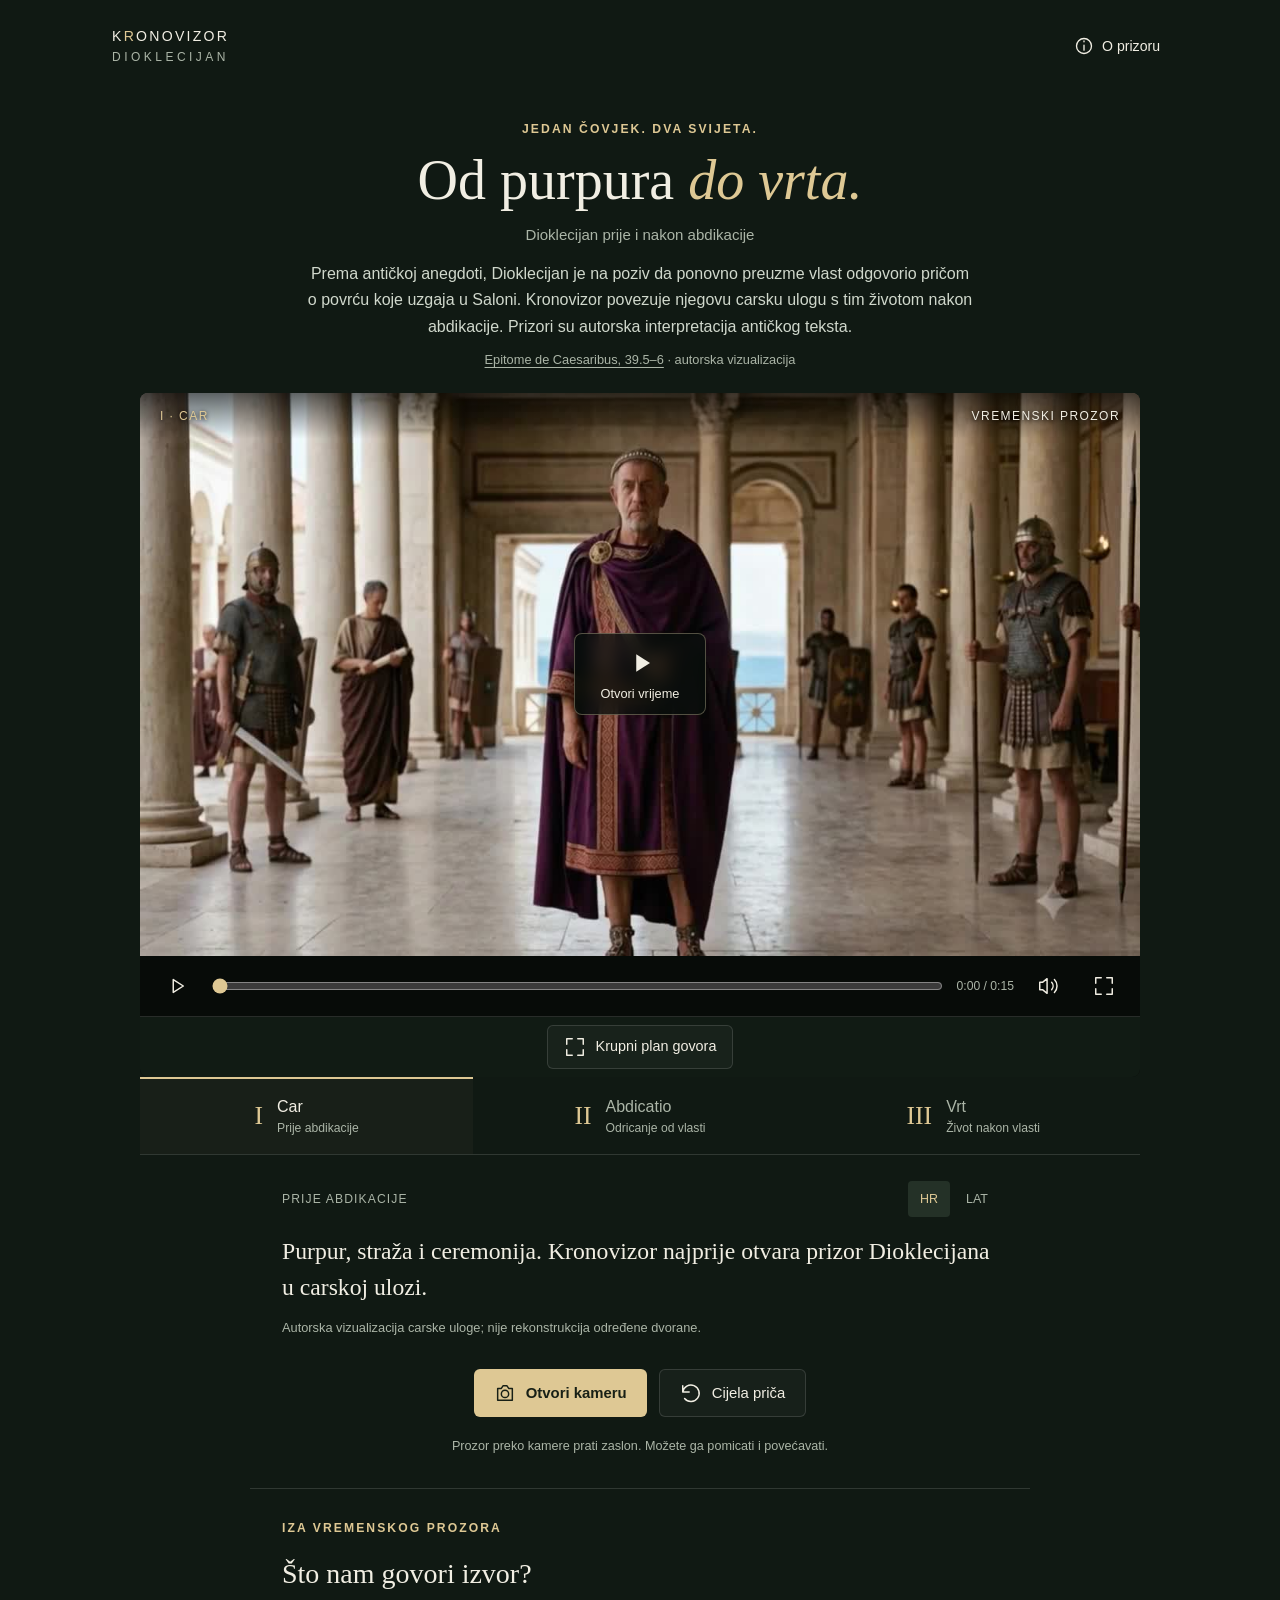
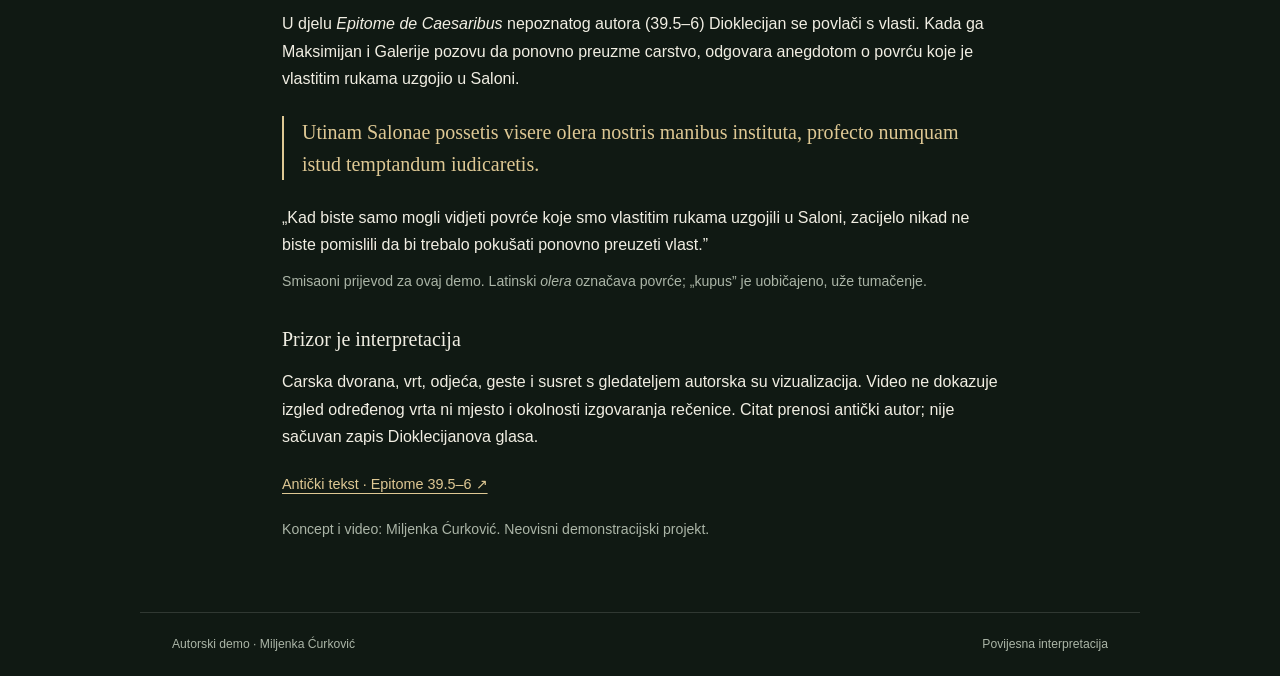
==== index.html @ 33fb452e "Publish complete Diocletian WebAR demo with camera and speech closeup" ====
<!doctype html>
<html lang="hr">
<head>
  <meta charset="utf-8">
  <meta name="viewport" content="width=device-width, initial-scale=1, viewport-fit=cover">
  <meta name="theme-color" content="#101913">
  <meta name="description" content="Dioklecijan prije i nakon abdikacije. Autorski WebAR kronovizor Miljenke Ćurković, prema antičkoj anegdoti o carevu vrtu.">
  <title>Dioklecijan · Od purpura do vrta</title>
  <link rel="stylesheet" href="./styles.css?v=4">
  <script type="module" src="./app.js?v=4"></script>
</head>
<body>
  <svg xmlns="http://www.w3.org/2000/svg" class="icon-defs" aria-hidden="true"><defs>
    <symbol id="i-play" viewBox="0 0 24 24"><path d="m9 5 11 7-11 7Z"/></symbol>
    <symbol id="i-pause" viewBox="0 0 24 24"><path d="M8 5v14M16 5v14"/></symbol>
    <symbol id="i-reset" viewBox="0 0 24 24"><path d="M3 11a9 9 0 1 1 2 7M3 4v7h7"/></symbol>
    <symbol id="i-camera" viewBox="0 0 24 24"><path d="M4 7h4l2-3h4l2 3h4v13H4Z"/><circle cx="12" cy="13" r="4"/></symbol>
    <symbol id="i-sound" viewBox="0 0 24 24"><path d="M11 4 6 8H3v8h3l5 4ZM16 8a6 6 0 0 1 0 8m3-11a10 10 0 0 1 0 14"/></symbol>
    <symbol id="i-mute" viewBox="0 0 24 24"><path d="M11 4 6 8H3v8h3l5 4Zm5 5 6 6m0-6-6 6"/></symbol>
    <symbol id="i-close" viewBox="0 0 24 24"><path d="m6 6 12 12M6 18 18 6"/></symbol>
    <symbol id="i-expand" viewBox="0 0 24 24"><path d="M9 3H3v6m12-6h6v6M3 15v6h6m12-6v6h-6"/></symbol>
    <symbol id="i-info" viewBox="0 0 24 24"><circle cx="12" cy="12" r="9"/><path d="M12 11v6m0-11v1"/></symbol>
  </defs></svg>

  <div id="experience">
    <video id="cameraFeed" playsinline muted autoplay aria-hidden="true" hidden></video>
    <div id="xrCanvas" aria-hidden="true"></div>
    <div id="overlay">
      <header class="topbar">
        <a class="wordmark" href="./" aria-label="Kronovizor, početak">K<span>R</span>ONOVIZOR<span class="brand-line">DIOKLECIJAN</span></a>
        <button id="aboutButton" class="quiet" aria-label="Povijesni izvor i o prizoru"><svg><use href="#i-info"/></svg><span>O prizoru</span></button>
      </header>

      <main id="main">
        <div class="intro">
          <p class="eyebrow">JEDAN ČOVJEK. DVA SVIJETA.</p>
          <h1>Od purpura <em>do vrta.</em></h1>
          <p class="intro-line">Dioklecijan prije i nakon abdikacije</p>
          <p class="intro-context">Prema antičkoj anegdoti, Dioklecijan je na poziv da ponovno preuzme vlast odgovorio pričom o povrću koje uzgaja u Saloni. Kronovizor povezuje njegovu carsku ulogu s tim životom nakon abdikacije. Prizori su autorska interpretacija antičkog teksta.</p>
          <p class="intro-source"><a href="#aboutPanel">Epitome de Caesaribus, 39.5–6</a> · autorska vizualizacija</p>
        </div>

        <section id="viewer" class="viewer" aria-label="Vremenski prozor">
          <div id="mediaFrame" class="media-frame">
            <video id="storyVideo" playsinline webkit-playsinline preload="metadata" poster="./assets/emperor-poster.jpg" aria-label="Dioklecijan kao car, abdikacija i Dioklecijan u vrtu">
              <source src="./assets/diocletian-paul-lipsync.mp4" type="video/mp4">
              Vaš preglednik ne može prikazati video. <a href="./assets/diocletian-paul-lipsync.mp4">Otvorite snimku.</a>
            </video>
            <div class="frame-top"><span id="sceneLabel">I · CAR</span><span id="viewLabel">VREMENSKI PROZOR</span></div>
            <button id="bigPlay" class="big-play" aria-label="Pokreni cijelu priču"><svg><use href="#i-play"/></svg><span>Otvori vrijeme</span></button>
            <div id="loadingIndicator" class="loading" role="status" hidden>Učitavam prizor…</div>
            <div id="mediaError" class="media-error" hidden><p>Snimka se nije učitala.</p><button id="retryVideo">Pokušaj ponovno</button><a href="./assets/diocletian-paul-lipsync.mp4">Otvori video zasebno</a></div>
          </div>
          <div class="playback">
            <button id="playButton" class="icon-button" aria-label="Pokreni"><svg><use href="#i-play"/></svg></button>
            <label class="sr-only" for="seek">Položaj u snimci</label><input type="range" id="seek" min="0" max="15.958333" value="0" step="0.05" aria-valuetext="Početak">
            <span id="time" class="time">0:00 / 0:15</span>
            <button id="soundButton" class="icon-button" aria-label="Isključi glas" aria-pressed="true" title="Latinski glas"><svg><use href="#i-sound"/></svg></button>
            <button id="fullscreenButton" class="icon-button" aria-label="Proširi prizor"><svg><use href="#i-expand"/></svg></button>
          </div>
          <div class="view-tools"><button id="closeupButton" class="secondary" aria-pressed="false"><svg><use href="#i-expand"/></svg><span>Krupni plan govora</span></button></div>
        </section>

        <nav class="chapters" aria-label="Dijelovi priče">
          <button data-time="0" class="chapter active" aria-current="step"><span class="chapter-number">I</span><span>Car<small>Prije abdikacije</small></span></button>
          <button data-time="3.1" class="chapter"><span class="chapter-number">II</span><span>Abdicatio<small>Odricanje od vlasti</small></span></button>
          <button data-time="5.25" class="chapter"><span class="chapter-number">III</span><span>Vrt<small>Život nakon vlasti</small></span></button>
        </nav>

        <section class="interpretation" aria-label="Priča i prijevod">
          <div class="reading-toolbar"><span id="readingLabel">PRIJE ABDIKACIJE</span><div class="language" role="group" aria-label="Jezik povijesnog citata"><button id="langHr" aria-pressed="true">HR</button><button id="langLa" aria-pressed="false">LAT</button></div></div>
          <p id="reading" class="reading">Purpur, straža i ceremonija. Kronovizor najprije otvara prizor Dioklecijana u carskoj ulozi.</p>
          <p id="readingNote" class="reading-note">Pokrenite cijelu priču ili odaberite prizor.</p>
        </section>

        <div class="actions">
          <button id="enterAR" class="primary"><svg><use href="#i-camera"/></svg><span>Otvori kameru</span></button>
          <button id="enterXR" class="secondary" hidden><svg><use href="#i-expand"/></svg><span>Postavi u prostoru</span></button>
          <button id="replay" class="secondary"><svg><use href="#i-reset"/></svg><span>Cijela priča</span></button>
        </div>
        <p id="supportHint" class="support-hint">Kameru uključujete tek dodirom tipke. Prozor preko kamere možete pomicati i povećavati.</p>
        <p id="status" class="status" role="status" aria-live="polite"></p>
        <div id="cameraHelp" class="camera-help" hidden>
          <p id="cameraHelpText">Ako ste demo otvorili unutar aplikacije, otvorite istu poveznicu u Chromeu ili Safariju i dopustite kameru.</p>
          <div><a id="openBrowser" href="./" target="_blank" rel="noopener">Otvori zasebno ↗</a><button id="copyLink" class="secondary">Kopiraj poveznicu</button></div>
          <input id="manualLink" type="url" readonly aria-label="Poveznica za otvaranje u pregledniku" hidden>
        </div>
  <section id="aboutPanel" class="about-panel" aria-labelledby="aboutTitle">
    <div class="dialog-heading"><p class="eyebrow">IZA VREMENSKOG PROZORA</p></div>
    <h2 id="aboutTitle">Što nam govori izvor?</h2>
    <p>U djelu <em>Epitome de Caesaribus</em> nepoznatog autora (39.5–6) Dioklecijan se povlači s vlasti. Kada ga Maksimijan i Galerije pozovu da ponovno preuzme carstvo, odgovara anegdotom o povrću koje je vlastitim rukama uzgojio u Saloni.</p>
    <blockquote lang="la">Utinam Salonae possetis visere olera nostris manibus instituta, profecto numquam istud temptandum iudicaretis.</blockquote>
    <p>„Kad biste samo mogli vidjeti povrće koje smo vlastitim rukama uzgojili u Saloni, zacijelo nikad ne biste pomislili da bi trebalo pokušati ponovno preuzeti vlast.”</p>
    <p class="detail-note">Smisaoni prijevod za ovaj demo. Latinski <em>olera</em> označava povrće; „kupus” je uobičajeno, uže tumačenje.</p>
    <h3>Prizor je interpretacija</h3>
    <p>Carska dvorana, vrt, odjeća, geste i susret s gledateljem autorska su vizualizacija. Video ne dokazuje izgled određenog vrta ni mjesto i okolnosti izgovaranja rečenice. Citat prenosi antički autor; nije sačuvan zapis Dioklecijanova glasa.</p>
    <div class="sources"><a href="https://www.thelatinlibrary.com/victor/victor.caes2.html" target="_blank" rel="noopener noreferrer">Antički tekst · Epitome 39.5–6 ↗</a></div>
    <p class="detail-note">Koncept i video: Miljenka Ćurković. Neovisni demonstracijski projekt.</p>
  </section>
      </main>

      <div id="arHUD" class="ar-hud" hidden>
        <div class="ar-top"><div><span class="eyebrow">KRONOVIZOR</span><p id="arModeLabel">Prozor u prošlost</p></div><button id="exitAR" class="icon-button ar-close" aria-label="Zatvori prikaz kamerom"><svg><use href="#i-close"/></svg></button></div>
        <div id="arPrompt" class="ar-prompt" role="status">Usmjerite kameru prema podu i polako pomaknite mobitel.</div>
        <div class="ar-bottom">
          <p id="arQuote" class="ar-quote"></p>
          <p id="cameraModeHint" class="camera-mode-hint" hidden>Prozor prati zaslon. Pomaknite ga prstom; povećajte s dva prsta.</p>
          <div class="ar-controls">
            <button id="arPlay" class="icon-button" aria-label="Pauziraj priču"><svg><use href="#i-pause"/></svg></button>
            <button id="arReplay" class="icon-button" aria-label="Ponovi cijelu priču"><svg><use href="#i-reset"/></svg></button>
            <button id="arSound" class="icon-button" aria-label="Isključi glas" aria-pressed="true"><svg><use href="#i-sound"/></svg></button>
            <button id="placeButton" class="primary" disabled>Tražim pod…</button>
          </div>
          <button id="arCloseup" class="ar-closeup" aria-pressed="false">Krupni plan govora</button>
          <label id="scaleControl" class="scale-control" hidden>Veličina prozora<input id="portalScale" type="range" min="0.5" max="1.8" step="0.05" value="1"></label>
        </div>
      </div>

      <footer><span>Autorski demo · Miljenka Ćurković</span><span>Povijesna interpretacija</span></footer>
    </div>
  </div>


  <noscript><p>Za kronovizor uključite JavaScript. <a href="./assets/diocletian-paul-lipsync.mp4">Ovdje možete pogledati cijeli video.</a></p></noscript>
</body>
</html>
---- styles.css ----
:root{color-scheme:dark;--bg:#101913;--ink:#f1eee3;--dim:#abb5a7;--gold:#dec894;--line:#ffffff22;--muted:#243127;font-family:Arial,Helvetica,sans-serif;font-size:16px}
*{box-sizing:border-box}body{margin:0;background:var(--bg);color:var(--ink)}button,input,a{-webkit-tap-highlight-color:transparent}button{font:inherit;color:inherit;cursor:pointer;touch-action:manipulation}button:disabled{cursor:default;opacity:.5}a{color:inherit}svg{width:22px;height:22px;fill:none;stroke:currentColor;stroke-width:1.6;stroke-linecap:round;stroke-linejoin:round;flex-shrink:0}button svg{pointer-events:none}.icon-defs{position:absolute;width:0;height:0;overflow:hidden}.sr-only{position:absolute;width:1px;height:1px;padding:0;margin:-1px;overflow:hidden;clip:rect(0,0,0,0);white-space:nowrap;border:0}[hidden]{display:none!important}:focus-visible{outline:2px solid var(--gold);outline-offset:5px}button{border:0}button:hover:not(:disabled){filter:brightness(1.12)}
.topbar{max-width:1120px;margin:auto;padding:24px 32px 18px;display:flex;justify-content:space-between;align-items:center;gap:16px}.wordmark{text-decoration:none;letter-spacing:.16em;font-size:.88rem}.wordmark>span:not(.brand-line){color:var(--gold)}.brand-line{display:block;letter-spacing:.29em;color:var(--dim);font-size:.75rem;margin-top:6px}.quiet{background:transparent;display:flex;align-items:center;gap:8px;min-height:44px;padding:8px;font-size:.88rem}.quiet svg{width:20px;height:20px}main{max-width:1000px;margin:auto}.intro{text-align:center;padding:28px 24px 30px}.eyebrow{font-size:.76rem;font-weight:600;letter-spacing:.17em;color:var(--gold);margin:0 0 12px;line-height:1.5}h1{font-family:Georgia,'Times New Roman',serif;font-size:clamp(2rem,5vw,3.5rem);line-height:1.1;font-weight:400;margin:0}h1 em{font-weight:400;color:var(--gold)}.intro-line{color:var(--dim);font-size:.94rem;margin:14px 0 0}.viewer{position:relative;background:#070b08}.media-frame{position:relative;aspect-ratio:16/9;overflow:hidden;background:#050706;isolation:isolate}#storyVideo{display:block;width:100%;height:100%;object-fit:contain}.frame-top{position:absolute;top:0;left:0;right:0;padding:16px 20px;display:flex;justify-content:space-between;gap:12px;font-size:.75rem;letter-spacing:.12em;pointer-events:none;background:linear-gradient(#0009,transparent);text-shadow:0 1px 4px #000}#sceneLabel{color:var(--gold)}.big-play{position:absolute;inset:0;margin:auto;width:132px;height:82px;display:flex;align-items:center;justify-content:center;gap:8px;flex-direction:column;background:#07100cbb;border:1px solid #e7d9b055;backdrop-filter:blur(8px);border-radius:8px;font-size:.8rem}.big-play svg{fill:var(--ink);stroke:none;width:30px;height:30px}.playback{display:flex;align-items:center;gap:12px;padding:8px 14px;border-bottom:1px solid var(--line)}.icon-button{display:inline-flex;align-items:center;justify-content:center;width:44px;height:44px;flex:0 0 44px;background:transparent;border-radius:8px}.time{font-variant-numeric:tabular-nums;font-size:.76rem;white-space:nowrap;color:var(--dim)}input[type=range]{accent-color:var(--gold);cursor:pointer;min-height:34px}#seek{min-width:25px;flex:1}.chapters{display:grid;grid-template-columns:repeat(3,1fr);border-bottom:1px solid var(--line)}.chapter{position:relative;background:transparent;display:flex;align-items:center;justify-content:center;gap:14px;padding:19px 12px;text-align:left;color:var(--dim);min-height:76px;border-top:2px solid transparent}.chapter.active{color:var(--ink);border-top-color:var(--gold);background:#e6d5ab08}.chapter-number{font-family:Georgia,serif;font-size:1.6rem;color:var(--gold)}.chapter small{display:block;font-size:.76rem;color:var(--dim);margin-top:5px}.interpretation{max-width:780px;min-height:206px;padding:26px 32px 12px;margin:auto}.reading-toolbar{display:flex;justify-content:space-between;align-items:center;gap:16px;font-size:.76rem;letter-spacing:.09em;color:var(--dim)}.language{display:flex;gap:6px}.language button{font-size:.78rem;min-width:42px;min-height:36px;border-radius:4px;background:transparent;color:var(--dim)}.language button[aria-pressed=true]{color:var(--gold);background:var(--muted)}.reading{font-family:Georgia,'Times New Roman',serif;font-size:clamp(1.2rem,2.5vw,1.48rem);line-height:1.55;margin:16px 0 12px}.reading-note{color:var(--dim);font-size:.8rem;line-height:1.6;margin:0}.actions{display:flex;justify-content:center;gap:12px;padding:8px 24px}.primary,.secondary{display:inline-flex;justify-content:center;align-items:center;gap:10px;min-height:50px;padding:12px 20px;border-radius:6px;font-size:.93rem;line-height:1.35}.primary{background:var(--gold);color:#182016;font-weight:600}.secondary{background:#ffffff08;border:1px solid var(--line)}.support-hint{text-align:center;font-size:.79rem;color:var(--dim);line-height:1.5;margin:12px 24px 0}.status{text-align:center;font-size:.88rem;line-height:1.55;color:var(--gold);max-width:620px;margin:12px auto;padding:0 24px}.status:empty{display:none}footer{display:flex;justify-content:space-between;gap:12px;max-width:1000px;margin:28px auto 0;padding:22px 32px calc(22px + env(safe-area-inset-bottom));border-top:1px solid var(--line);color:var(--dim);font-size:.76rem;line-height:1.5}.loading{position:absolute;left:50%;top:50%;transform:translate(-50%,-50%);padding:12px 18px;background:#0b170de6;border-radius:6px;font-size:.9rem}.media-error{position:absolute;inset:0;display:flex;align-items:center;justify-content:center;flex-direction:column;gap:14px;background:#111b13;padding:24px;text-align:center}.media-error button{padding:12px 18px;background:var(--gold);color:#102016;border-radius:6px}.media-error a{font-size:.9rem}
.about-panel{border:1px solid #75846755;border-radius:12px;background:#17221b;color:var(--ink);max-width:660px;width:calc(100% - 28px);max-height:88dvh;padding:28px;line-height:1.7;overflow-y:auto}dialog::backdrop{background:#000b;backdrop-filter:blur(5px)}.dialog-heading{display:flex;align-items:center;justify-content:space-between;gap:12px}.dialog-heading .eyebrow{margin:0}h2{font-family:Georgia,serif;font-size:2rem;font-weight:400;line-height:1.2;margin:20px 0}h3{font-family:Georgia,serif;font-size:1.3rem;font-weight:400;margin:28px 0 8px}.about-panel p{margin:12px 0}blockquote{font-family:Georgia,serif;font-size:1.25rem;line-height:1.6;color:var(--gold);padding:0 0 0 18px;margin:24px 0;border-left:2px solid var(--gold)}.detail-note{font-size:.88rem;color:var(--dim)}details{border-block:1px solid var(--line);padding:16px 0;margin:20px 0}summary{cursor:pointer}.sources{display:flex;flex-direction:column;gap:10px;margin:22px 0;font-size:.9rem}.sources a{color:var(--gold);text-underline-offset:4px}
#cameraFeed{position:fixed;inset:0;width:100%;height:100%;object-fit:cover;z-index:0}#xrCanvas{position:fixed;inset:0;pointer-events:none;z-index:1;display:none}#xrCanvas canvas{width:100%;height:100%;display:block}#overlay{position:relative;z-index:2}.ar-active{background:transparent;overflow:hidden}.ar-active #experience{position:fixed;inset:0}.ar-active #overlay{position:fixed;inset:0;pointer-events:none}.ar-active .topbar,.ar-active .intro,.ar-active .chapters,.ar-active .interpretation,.ar-active .actions,.ar-active .support-hint,.ar-active .status,.ar-active footer,.ar-active .playback,.ar-active .frame-top,.ar-active .big-play{display:none}.ar-active #arHUD{display:flex;flex-direction:column;justify-content:space-between;position:absolute;inset:0;padding:max(20px,env(safe-area-inset-top)) 20px max(20px,env(safe-area-inset-bottom));pointer-events:none}.ar-active #arHUD button,.ar-active #arHUD input{pointer-events:auto}.ar-top{display:flex;align-items:center;justify-content:space-between;gap:20px;background:linear-gradient(#081009bb,transparent);margin:-20px -20px 0;padding:20px}.ar-top .eyebrow{margin:0}.ar-top p{font-size:.9rem;margin:5px 0;color:white;text-shadow:0 1px 4px #000}.ar-close{background:#0a170cbf;border:1px solid #ffffff44}.ar-prompt{align-self:center;max-width:340px;padding:14px 18px;background:#101c15db;border:1px solid #b5c6b566;text-align:center;font-size:.94rem;line-height:1.5;border-radius:8px}.ar-bottom{margin:0 auto;width:min(100%,560px);background:#0a150edf;backdrop-filter:blur(8px);padding:14px;border:1px solid #ffffff33;border-radius:12px}.ar-controls{display:flex;align-items:center;justify-content:center;gap:8px}.ar-controls .primary{flex:1;padding:10px;font-size:.85rem;min-height:44px}.ar-controls .icon-button{width:40px;flex-basis:40px}.ar-quote{font-family:Georgia,serif;font-size:1rem;line-height:1.45;text-align:center;margin:0 0 10px}.ar-quote:empty{display:none}.camera-mode-hint{font-size:.76rem;color:#d0d8cd;margin:0 0 10px;line-height:1.45;text-align:center}.scale-control{display:flex;align-items:center;gap:12px;font-size:.78rem;color:var(--dim);margin:8px 3px 0}.scale-control input{min-width:30px;flex:1}.xr-active #xrCanvas{display:block}.xr-active #viewer{position:fixed;width:1px;height:1px;opacity:0;pointer-events:none;overflow:hidden}.camera-active #viewer{position:fixed;top:38%;left:50%;width:min(84vw,640px);background:transparent;transform:translate(-50%,-50%) translate(var(--portal-x,0px),var(--portal-y,0px)) scale(var(--portal-scale,1));pointer-events:auto;touch-action:none;overflow:visible}.camera-active .media-frame{aspect-ratio:16/9;mask-image:linear-gradient(90deg,transparent,#000 3%,#000 97%,transparent);border-radius:30px 30px 12px 12px;box-shadow:0 0 50px #efd28e44;border:1px solid #eedcafaa}.camera-active .media-frame:after{content:"";position:absolute;inset:0;pointer-events:none;box-shadow:inset 0 0 22px #bddeaf44}.camera-active #storyVideo{pointer-events:none}
.expanded #experience{position:fixed;inset:0;background:#050907;overflow:auto;z-index:10}.expanded #main{max-width:none;min-height:100dvh;display:flex;flex-direction:column;justify-content:center}.expanded .topbar,.expanded .intro,.expanded .chapters,.expanded .interpretation,.expanded .actions,.expanded .support-hint,.expanded .status,.expanded footer{display:none}.expanded .viewer{width:100%;max-width:calc((100dvh - 72px)*16/9);margin:auto}.expanded .media-frame{max-height:calc(100dvh - 72px)}.expanded .playback{padding-bottom:max(8px,env(safe-area-inset-bottom))}
@media(min-width:1050px){.viewer{border-radius:8px;overflow:hidden}.intro{padding-top:34px}.ar-active .viewer{border-radius:0}}
@media(max-width:600px){.topbar{padding:18px 18px 8px}.wordmark{font-size:.78rem}.brand-line{font-size:.7rem}.quiet{font-size:.82rem}.intro{padding:24px 14px 24px}.eyebrow{font-size:.72rem}h1{font-size:2rem}.intro-line{font-size:.86rem}.frame-top{font-size:.64rem;padding:12px}.big-play{width:120px;height:76px}.playback{gap:3px;padding:5px 7px}.playback .icon-button{width:38px;flex-basis:38px}.time{font-size:.71rem}.chapter{gap:9px;padding:14px 5px;min-height:70px;font-size:.86rem}.chapter-number{font-size:1.3rem}.chapter small{font-size:.69rem;line-height:1.35;max-width:90px}.interpretation{padding:20px 22px 14px;min-height:220px}.reading{font-size:1.19rem;margin-top:12px}.reading-toolbar{font-size:.68rem}.actions{padding:4px 18px;gap:8px}.primary,.secondary{padding:11px 13px;font-size:.85rem}.actions .primary{flex:1}.actions .secondary svg{width:18px}footer{padding:20px 18px calc(20px + env(safe-area-inset-bottom));font-size:.7rem;flex-direction:column;gap:5px;margin-top:22px}.about-panel{padding:20px}.ar-active #arHUD{padding-inline:12px}.ar-top{margin-inline:-12px;padding-inline:12px}.ar-bottom{padding:11px}.ar-controls{gap:4px}.ar-quote{font-size:.95rem}}
@media(max-width:360px){h1{font-size:1.8rem}.actions{flex-wrap:wrap}.actions button{flex:1;white-space:nowrap}.time{display:none}}
@media(prefers-reduced-motion:reduce){*{scroll-behavior:auto!important;transition:none!important}}

.intro-context{max-width:670px;margin:18px auto 10px;font-size:1rem;line-height:1.65;color:#d0d8cc}.intro-source{font-size:.8rem;color:var(--dim);line-height:1.5;margin:0}.intro-source a{text-underline-offset:3px}.about-panel{position:static;max-width:780px;width:100%;max-height:none;margin:32px auto 0;padding:30px 32px;border:0;border-top:1px solid var(--line);border-radius:0;background:transparent;overflow:visible;scroll-margin-top:20px}.about-panel h2{font-size:1.75rem}.about-panel h3{font-size:1.25rem}.ar-active .about-panel,.expanded .about-panel{display:none}.about-panel details{font-size:.94rem}.intro{padding-bottom:24px}
@media(max-width:600px){.intro-context{font-size:.94rem;text-align:left;line-height:1.6;margin-top:16px}.intro-source{text-align:left;font-size:.75rem}.intro{padding:20px 22px 24px}.about-panel{padding:26px 22px;margin-top:24px}.frame-top{font-size:.75rem}.chapter small,.reading-toolbar,.time{font-size:.75rem}footer{font-size:.75rem}}

.voice-note{margin:0;padding:10px 20px;background:#e6d5ab08;border-bottom:1px solid var(--line);color:var(--dim);font-size:.79rem;line-height:1.5;text-align:center}.ar-active .voice-note,.expanded .voice-note{display:none}

/* Camera entry and speech detail remain usable on narrow touch screens. */
.view-tools{display:flex;justify-content:center;padding:8px 14px;background:#111b14}
.view-tools .secondary{min-height:44px;font-size:.9rem;padding:9px 16px}
.view-tools button[aria-pressed=true]{border-color:var(--gold);color:var(--gold)}
.actions{flex-wrap:wrap}.actions button{min-height:48px}
.camera-help{max-width:620px;margin:16px auto;padding:16px 22px;border:1px solid var(--line);border-radius:8px;line-height:1.6;font-size:.94rem}
.camera-help p{margin:0 0 12px}.camera-help>div{display:flex;align-items:center;justify-content:center;gap:16px;flex-wrap:wrap}
.camera-help a{color:var(--gold);padding:10px 0;text-underline-offset:4px}
.camera-help input{width:100%;margin-top:12px;padding:10px;background:var(--muted);color:var(--ink);border:1px solid var(--line);font:inherit}
.ar-active .camera-help,.ar-active .view-tools,.expanded .camera-help{display:none}
.camera-loading #viewer,.camera-loading .ar-bottom{visibility:hidden}
.ar-closeup{display:block;width:100%;min-height:40px;padding:8px;background:transparent;border-top:1px solid var(--line);color:var(--gold);font-size:.88rem;margin-top:8px}
.closeup-active #viewer{width:min(100%,560px);margin-inline:auto}
.closeup-active .media-frame{aspect-ratio:4/5}
.closeup-active #storyVideo{position:absolute;left:-104.910714%;top:0;width:285.714286%;height:128.571429%;object-fit:fill}
.camera-active.closeup-active #viewer{width:min(70vw,34dvh,360px);margin:0;top:35%}
.camera-active.closeup-active .media-frame{border-radius:16px}
.expanded.closeup-active #viewer{width:min(100vw,calc((100dvh - 126px)*.8));max-width:none}
.expanded.closeup-active .media-frame{max-height:none}
.xr-active.closeup-active #viewer{width:1px;height:1px}
#overlay:xr-overlay{background:transparent}
@media(max-width:600px){.camera-help{margin:14px 18px}.actions .primary{flex-basis:100%}.actions .secondary{flex:1}.view-tools .secondary{width:100%}}
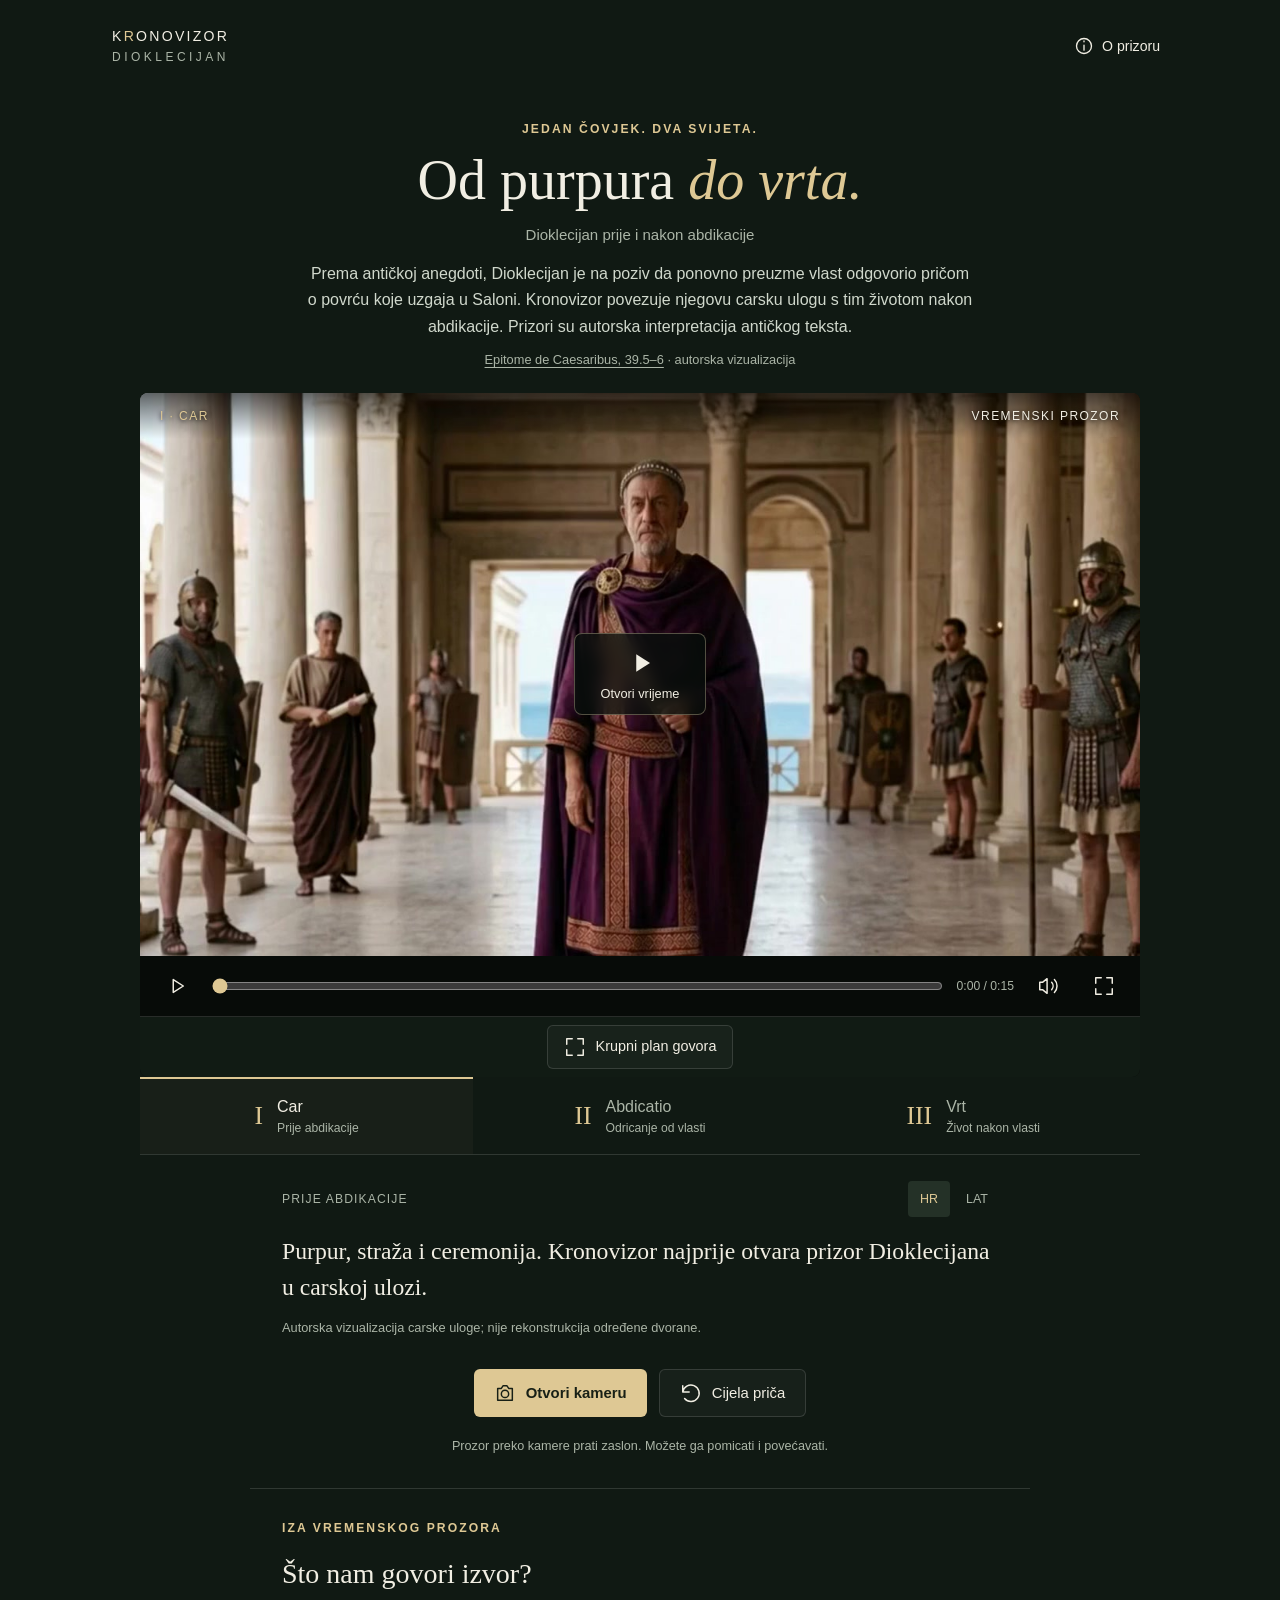
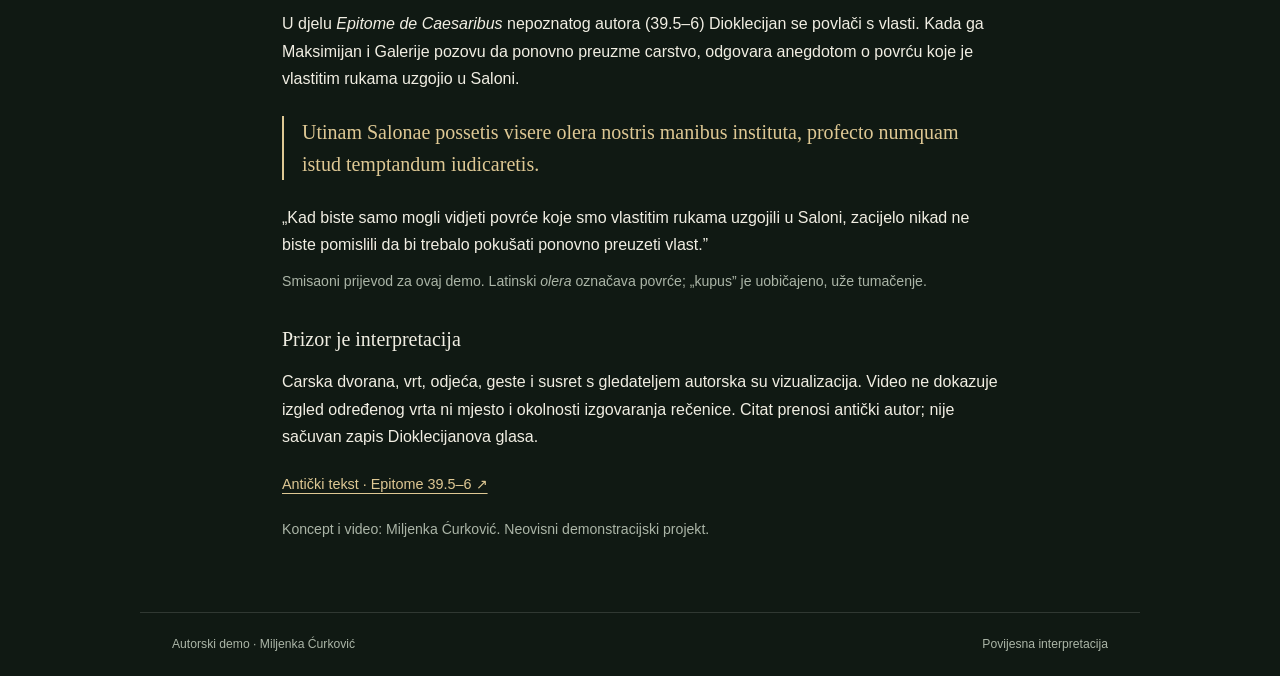
==== commit a14aae3e: "Remove Gemini watermark from emperor footage and cover image" ====
--- a/index.html
+++ b/index.html
@@ -42,14 +42,14 @@
 
         <section id="viewer" class="viewer" aria-label="Vremenski prozor">
           <div id="mediaFrame" class="media-frame">
-            <video id="storyVideo" playsinline webkit-playsinline preload="metadata" poster="./assets/emperor-poster.jpg" aria-label="Dioklecijan kao car, abdikacija i Dioklecijan u vrtu">
-              <source src="./assets/diocletian-paul-lipsync.mp4" type="video/mp4">
-              Vaš preglednik ne može prikazati video. <a href="./assets/diocletian-paul-lipsync.mp4">Otvorite snimku.</a>
+            <video id="storyVideo" playsinline webkit-playsinline preload="metadata" poster="./assets/emperor-poster.jpg?v=20260910-clean" aria-label="Dioklecijan kao car, abdikacija i Dioklecijan u vrtu">
+              <source src="./assets/diocletian-paul-lipsync.mp4?v=20260910-clean" type="video/mp4">
+              Vaš preglednik ne može prikazati video. <a href="./assets/diocletian-paul-lipsync.mp4?v=20260910-clean">Otvorite snimku.</a>
             </video>
             <div class="frame-top"><span id="sceneLabel">I · CAR</span><span id="viewLabel">VREMENSKI PROZOR</span></div>
             <button id="bigPlay" class="big-play" aria-label="Pokreni cijelu priču"><svg><use href="#i-play"/></svg><span>Otvori vrijeme</span></button>
             <div id="loadingIndicator" class="loading" role="status" hidden>Učitavam prizor…</div>
-            <div id="mediaError" class="media-error" hidden><p>Snimka se nije učitala.</p><button id="retryVideo">Pokušaj ponovno</button><a href="./assets/diocletian-paul-lipsync.mp4">Otvori video zasebno</a></div>
+            <div id="mediaError" class="media-error" hidden><p>Snimka se nije učitala.</p><button id="retryVideo">Pokušaj ponovno</button><a href="./assets/diocletian-paul-lipsync.mp4?v=20260910-clean">Otvori video zasebno</a></div>
           </div>
           <div class="playback">
             <button id="playButton" class="icon-button" aria-label="Pokreni"><svg><use href="#i-play"/></svg></button>
@@ -121,6 +121,6 @@
   </div>
 
 
-  <noscript><p>Za kronovizor uključite JavaScript. <a href="./assets/diocletian-paul-lipsync.mp4">Ovdje možete pogledati cijeli video.</a></p></noscript>
+  <noscript><p>Za kronovizor uključite JavaScript. <a href="./assets/diocletian-paul-lipsync.mp4?v=20260910-clean">Ovdje možete pogledati cijeli video.</a></p></noscript>
 </body>
 </html>
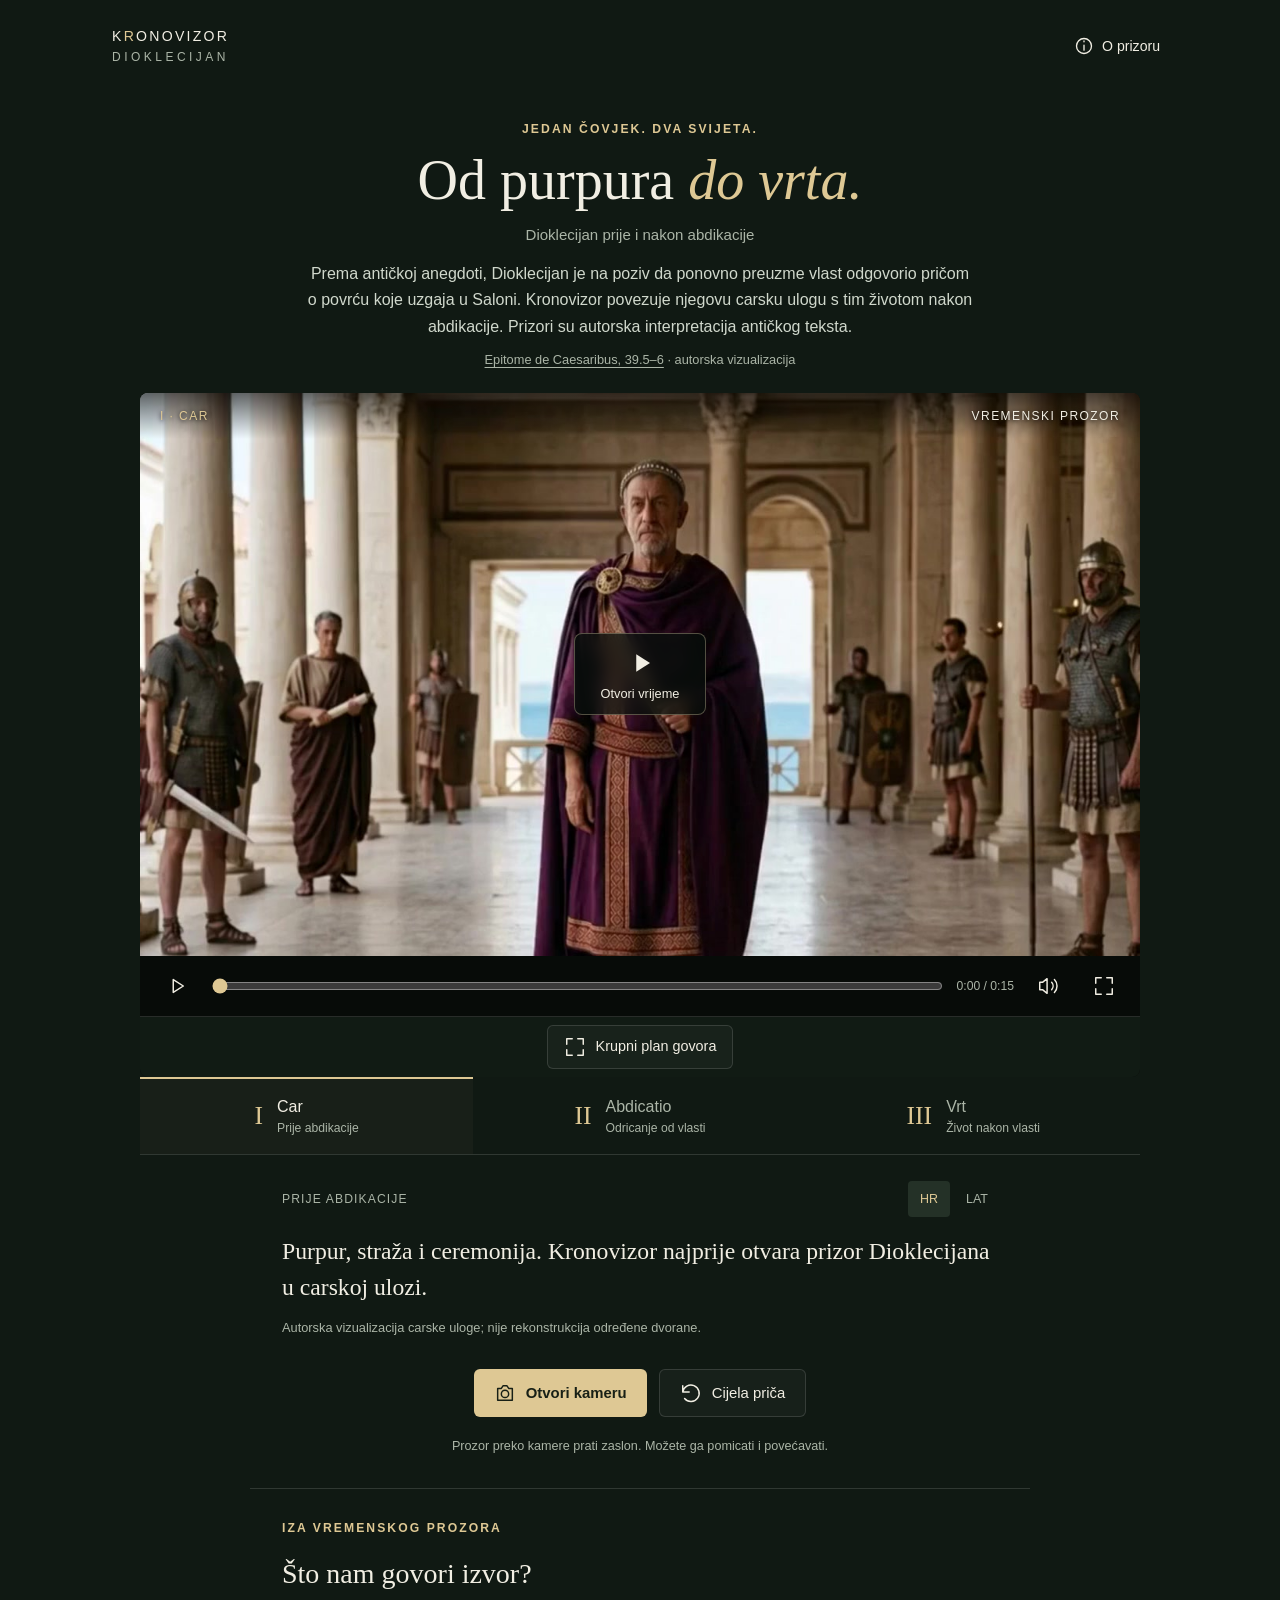
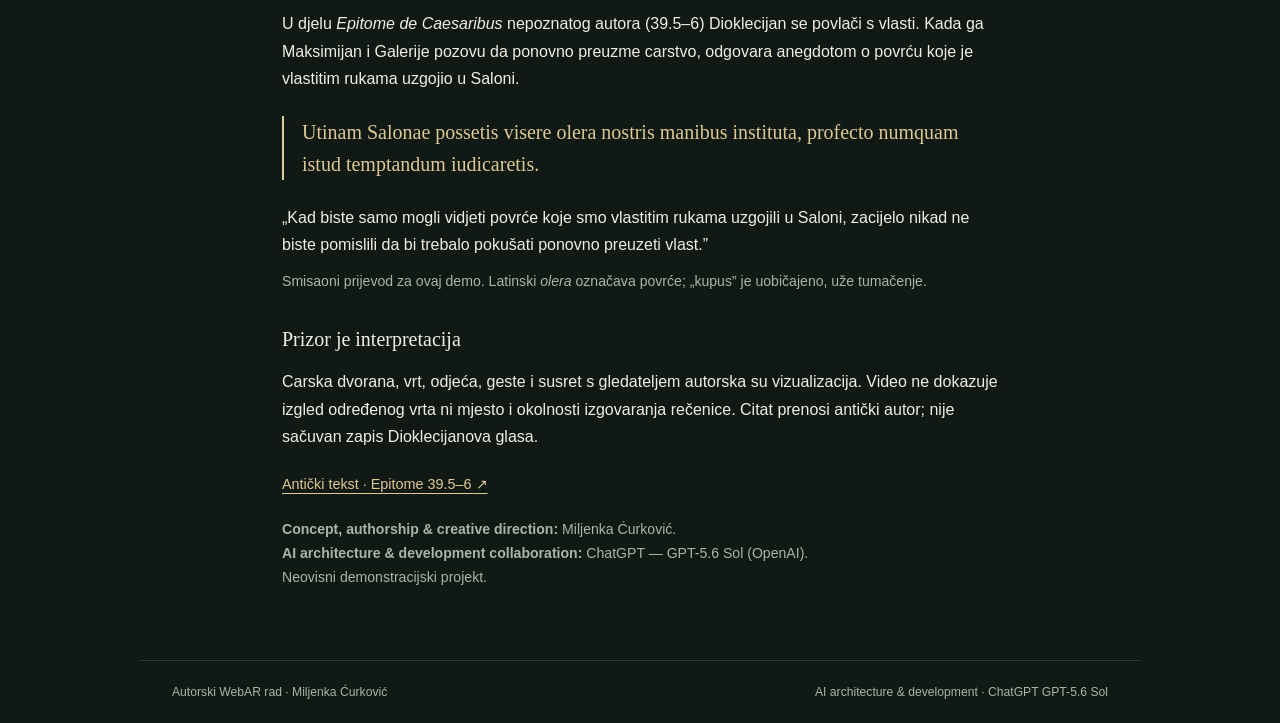
==== commit 8cded144: "Standardize visible authorship and AI collaboration credits" ====
--- a/index.html
+++ b/index.html
@@ -95,7 +95,7 @@
     <h3>Prizor je interpretacija</h3>
     <p>Carska dvorana, vrt, odjeća, geste i susret s gledateljem autorska su vizualizacija. Video ne dokazuje izgled određenog vrta ni mjesto i okolnosti izgovaranja rečenice. Citat prenosi antički autor; nije sačuvan zapis Dioklecijanova glasa.</p>
     <div class="sources"><a href="https://www.thelatinlibrary.com/victor/victor.caes2.html" target="_blank" rel="noopener noreferrer">Antički tekst · Epitome 39.5–6 ↗</a></div>
-    <p class="detail-note">Koncept i video: Miljenka Ćurković. Neovisni demonstracijski projekt.</p>
+    <p class="detail-note"><strong>Concept, authorship &amp; creative direction:</strong> Miljenka Ćurković.<br><strong>AI architecture &amp; development collaboration:</strong> ChatGPT — GPT-5.6 Sol (OpenAI).<br>Neovisni demonstracijski projekt.</p>
   </section>
       </main>
 
@@ -116,10 +116,9 @@
         </div>
       </div>
 
-      <footer><span>Autorski demo · Miljenka Ćurković</span><span>Povijesna interpretacija</span></footer>
+      <footer><span>Autorski WebAR rad · Miljenka Ćurković</span><span>AI architecture &amp; development · ChatGPT GPT-5.6 Sol</span></footer>
     </div>
   </div>
-
 
   <noscript><p>Za kronovizor uključite JavaScript. <a href="./assets/diocletian-paul-lipsync.mp4?v=20260910-clean">Ovdje možete pogledati cijeli video.</a></p></noscript>
 </body>
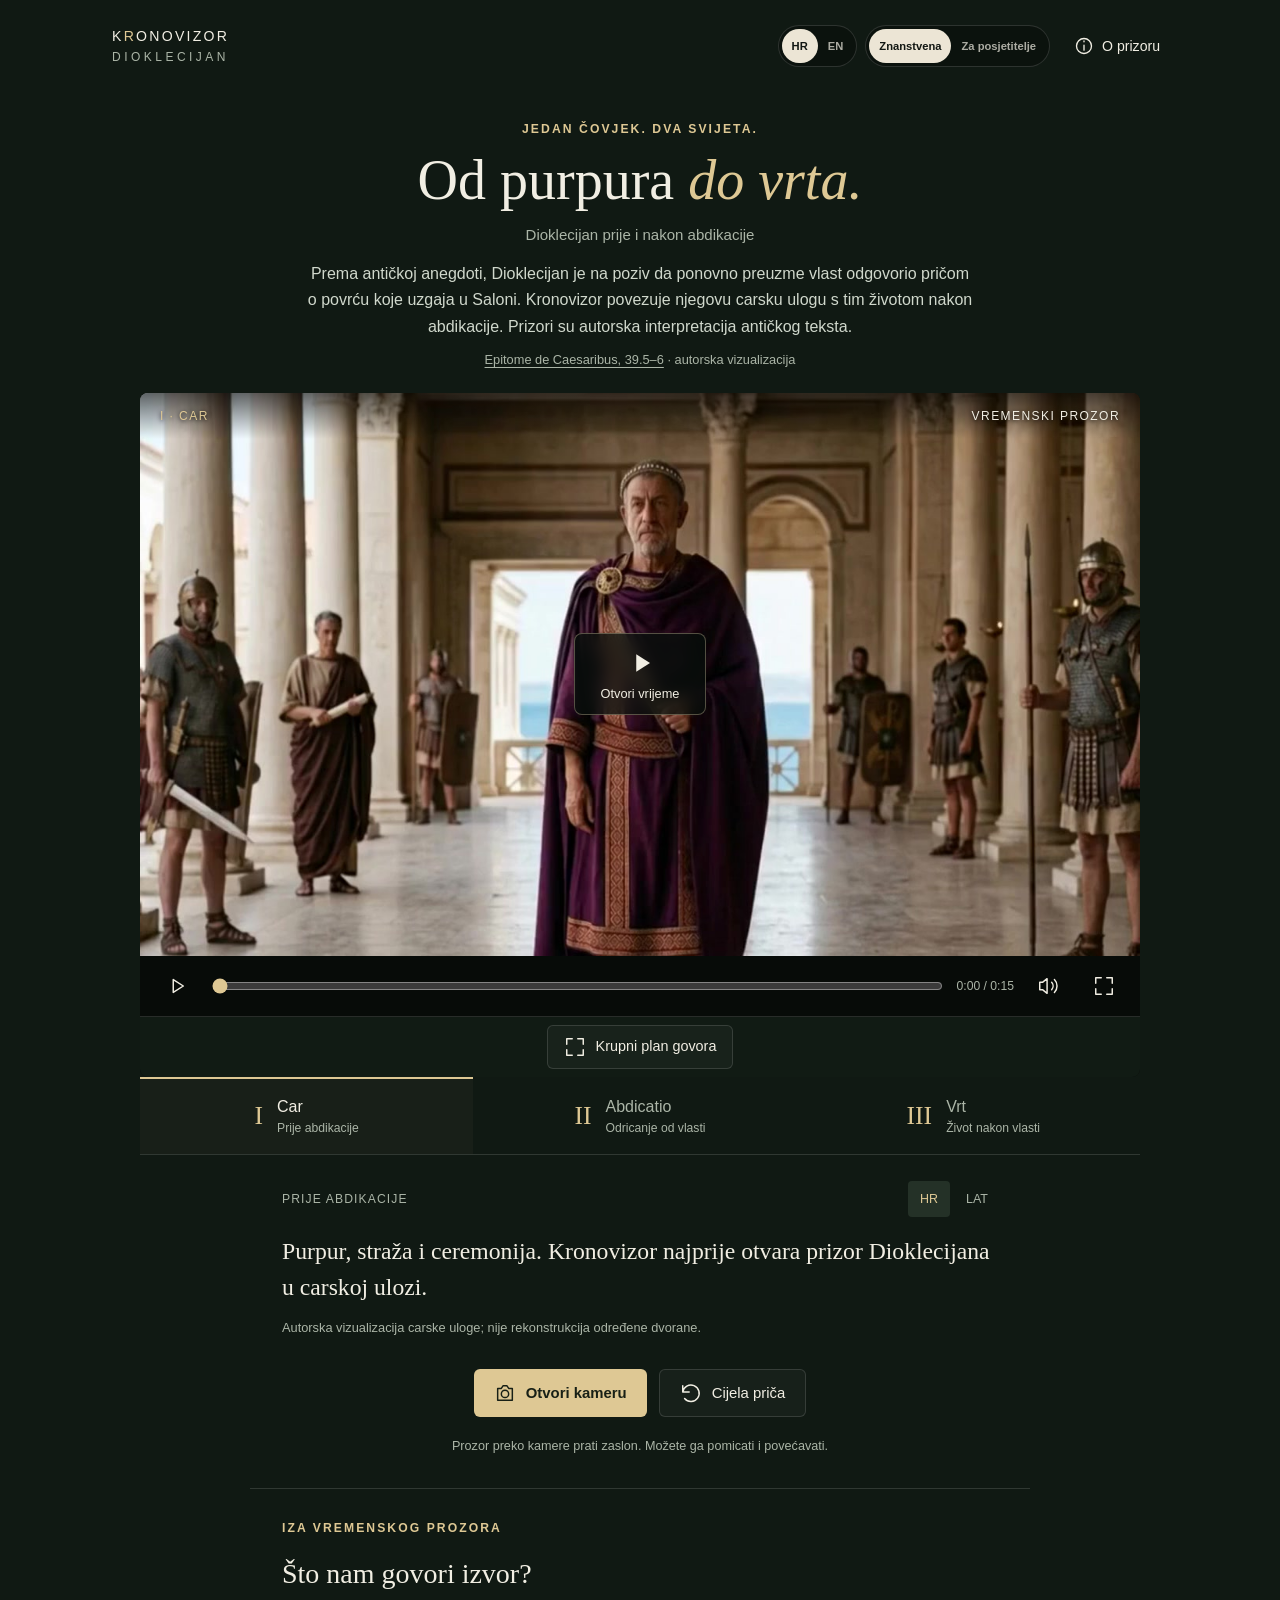
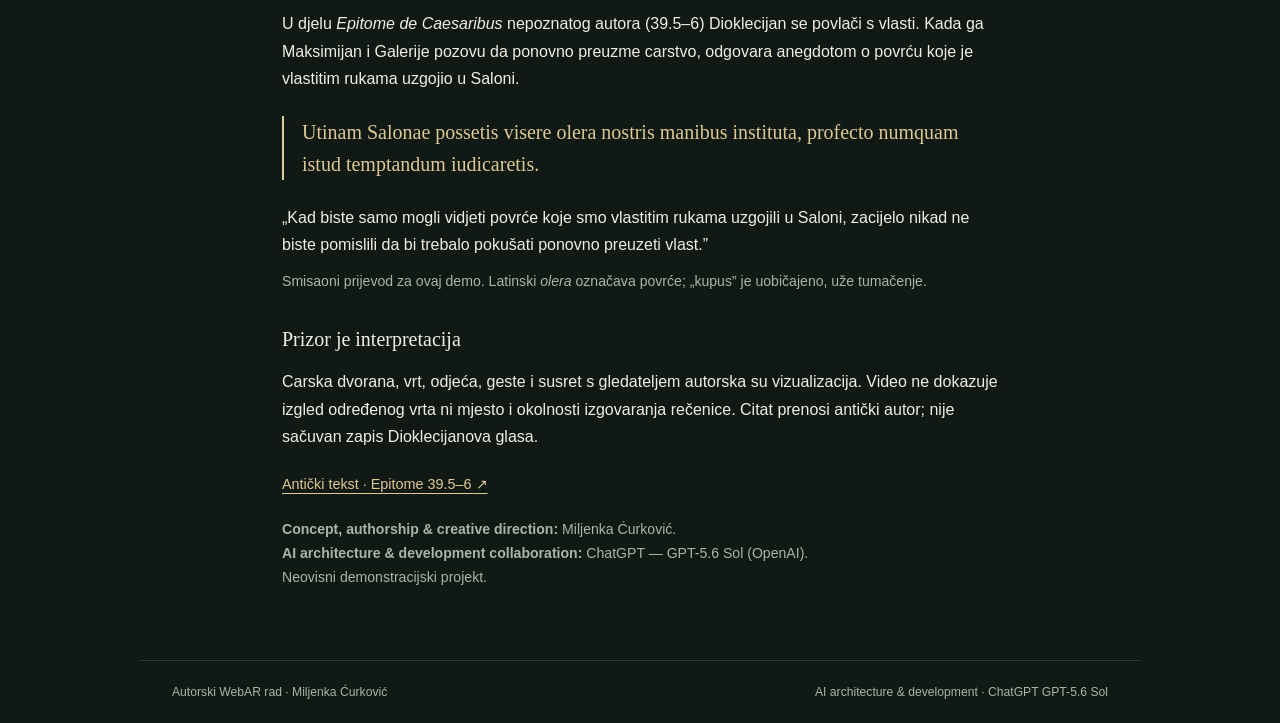
==== commit d530d7f8: "Add HR/EN and scientific/visitor controls to Diocletian demo" ====
--- a/index.html
+++ b/index.html
@@ -8,6 +8,15 @@
   <title>Dioklecijan · Od purpura do vrta</title>
   <link rel="stylesheet" href="./styles.css?v=4">
   <script type="module" src="./app.js?v=4"></script>
+  <style>
+    .portfolio-controls{display:flex;align-items:center;gap:8px;margin-left:auto}
+    .portfolio-switch{display:flex;padding:3px;border:1px solid rgba(255,255,255,.14);border-radius:999px;background:rgba(10,16,12,.72)}
+    .portfolio-switch button{min-height:34px;padding:0 10px;border:0;border-radius:999px;background:transparent;color:inherit;opacity:.7;font:inherit;font-size:.7rem;font-weight:750;cursor:pointer;white-space:nowrap}
+    .portfolio-switch button.is-active{background:#ece5d5;color:#121713;opacity:1}
+    body.visitor-mode .intro-context,body.visitor-mode .intro-source,body.visitor-mode #readingNote,body.visitor-mode #aboutPanel,body.visitor-mode #aboutButton{display:none!important}
+    body.visitor-mode .interpretation{padding-bottom:.5rem}
+    @media(max-width:760px){.topbar{flex-wrap:wrap}.portfolio-controls{width:100%;justify-content:flex-end;order:3}.portfolio-switch button{padding:0 8px;font-size:.66rem}}
+  </style>
 </head>
 <body>
   <svg xmlns="http://www.w3.org/2000/svg" class="icon-defs" aria-hidden="true"><defs>
@@ -28,6 +37,10 @@
     <div id="overlay">
       <header class="topbar">
         <a class="wordmark" href="./" aria-label="Kronovizor, početak">K<span>R</span>ONOVIZOR<span class="brand-line">DIOKLECIJAN</span></a>
+        <div class="portfolio-controls">
+          <div class="portfolio-switch" role="group" aria-label="Language"><button id="siteHr" class="is-active" type="button">HR</button><button id="siteEn" type="button">EN</button></div>
+          <div class="portfolio-switch" role="group" id="displayMode" aria-label="Razina prikaza"><button id="modeScientific" class="is-active" type="button">Znanstvena</button><button id="modeVisitor" type="button">Za posjetitelje</button></div>
+        </div>
         <button id="aboutButton" class="quiet" aria-label="Povijesni izvor i o prizoru"><svg><use href="#i-info"/></svg><span>O prizoru</span></button>
       </header>
 
@@ -121,5 +134,47 @@
   </div>
 
   <noscript><p>Za kronovizor uključite JavaScript. <a href="./assets/diocletian-paul-lipsync.mp4?v=20260910-clean">Ovdje možete pogledati cijeli video.</a></p></noscript>
+  <script>
+    setTimeout(() => {
+      const video = document.querySelector('#storyVideo');
+      const $ = (s) => document.querySelector(s);
+      let siteLanguage = localStorage.getItem('diocletian-site-language') === 'en' ? 'en' : 'hr';
+      let displayMode = localStorage.getItem('diocletian-display-mode') === 'visitor' ? 'visitor' : 'scientific';
+      const copy = {
+        hr:{eyebrow:'JEDAN ČOVJEK. DVA SVIJETA.',title:'Od purpura <em>do vrta.</em>',line:'Dioklecijan prije i nakon abdikacije',context:'Prema antičkoj anegdoti, Dioklecijan je na poziv da ponovno preuzme vlast odgovorio pričom o povrću koje uzgaja u Saloni. Kronovizor povezuje njegovu carsku ulogu s tim životom nakon abdikacije. Prizori su autorska interpretacija antičkog teksta.',about:'O prizoru',view:'VREMENSKI PROZOR',open:'Otvori vrijeme',camera:'Otvori kameru',space:'Postavi u prostoru',replay:'Cijela priča',closeup:'Krupni plan govora',modeSci:'Znanstvena',modeVisitor:'Za posjetitelje',chapters:[['Car','Prije abdikacije'],['Abdicatio','Odricanje od vlasti'],['Vrt','Život nakon vlasti']],scenes:[['I · CAR','PRIJE ABDIKACIJE','Purpur, straža i ceremonija. Kronovizor najprije otvara prizor Dioklecijana u carskoj ulozi.','Pokrenite cijelu priču ili odaberite prizor.'],['II · ABDICATIO','ODRICANJE OD VLASTI','Car ostavlja vlast. Iza purpura ostaje čovjek — a priča se seli u vrt.','Prijelaz povezuje dva dijela izvornog videa.'],['III · VRT','SMISAO POVIJESNOG CITATA','„Kad biste samo mogli vidjeti povrće koje smo vlastitim rukama uzgojili u Saloni, zacijelo nikad ne biste pomislili da bi trebalo pokušati ponovno preuzeti vlast.”','Epitome de Caesaribus 39.6 · smisaoni prijevod cijelog citata.']]},
+        en:{eyebrow:'ONE MAN. TWO WORLDS.',title:'From purple <em>to the garden.</em>',line:'Diocletian before and after abdication',context:'According to an ancient anecdote, when asked to take power again Diocletian replied by pointing to the vegetables he cultivated at Salona. The Chronovisor connects his imperial role with life after abdication. The scenes are an authorial interpretation of the ancient text.',about:'About the scene',view:'TIME WINDOW',open:'Open time',camera:'Open camera',space:'Place in space',replay:'Full story',closeup:'Speech close-up',modeSci:'Scientific',modeVisitor:'For visitors',chapters:[['Emperor','Before abdication'],['Abdicatio','Renouncing power'],['Garden','Life after power']],scenes:[['I · EMPEROR','BEFORE ABDICATION','Purple, guards and ceremony. The Chronovisor first opens on Diocletian in his imperial role.','Play the full story or choose a scene.'],['II · ABDICATIO','RENOUNCING POWER','The emperor leaves power behind. Beyond the purple remains a man — and the story moves to the garden.','The transition connects the two parts of the source video.'],['III · GARDEN','MEANING OF THE HISTORICAL QUOTE','“If only you could see at Salona the vegetables planted by our own hands, you would certainly never think that taking power again should be attempted.”','Epitome de Caesaribus 39.6 · interpretive translation of the complete quotation.']]}
+      };
+      function sceneIndex(){return video.currentTime < 2.96 ? 0 : video.currentTime < 5.17 ? 1 : 2;}
+      function applyLanguage(){
+        const c=copy[siteLanguage]; document.documentElement.lang=siteLanguage;
+        $('#siteHr').classList.toggle('is-active',siteLanguage==='hr'); $('#siteEn').classList.toggle('is-active',siteLanguage==='en');
+        $('.intro .eyebrow').textContent=c.eyebrow; $('.intro h1').innerHTML=c.title; $('.intro-line').textContent=c.line; $('.intro-context').textContent=c.context;
+        $('#aboutButton span').textContent=c.about; $('#viewLabel').textContent=c.view; $('#bigPlay span').textContent=c.open;
+        $('#enterAR span').textContent=c.camera; $('#enterXR span').textContent=c.space; $('#replay span').textContent=c.replay; $('#closeupButton span').textContent=c.closeup;
+        $('#modeScientific').textContent=c.modeSci; $('#modeVisitor').textContent=c.modeVisitor;
+        document.querySelectorAll('.chapter').forEach((button,i)=>{const span=button.querySelectorAll('span')[1];span.childNodes[0].nodeValue=c.chapters[i][0];span.querySelector('small').textContent=c.chapters[i][1];});
+        $('#langHr').textContent=siteLanguage==='en'?'EN':'HR';
+        applyScene();
+      }
+      function applyScene(){
+        const c=copy[siteLanguage],i=sceneIndex(),s=c.scenes[i];
+        $('#sceneLabel').textContent=s[0]; $('#readingLabel').textContent=s[1];
+        if($('#langLa').getAttribute('aria-pressed')!=='true') $('#reading').textContent=s[2];
+        $('#readingNote').textContent=s[3];
+      }
+      function applyMode(){
+        const visitor=displayMode==='visitor'; document.body.classList.toggle('visitor-mode',visitor);
+        $('#modeScientific').classList.toggle('is-active',!visitor); $('#modeVisitor').classList.toggle('is-active',visitor);
+        $('#modeScientific').setAttribute('aria-pressed',String(!visitor)); $('#modeVisitor').setAttribute('aria-pressed',String(visitor));
+      }
+      $('#siteHr').addEventListener('click',()=>{siteLanguage='hr';localStorage.setItem('diocletian-site-language','hr');applyLanguage();});
+      $('#siteEn').addEventListener('click',()=>{siteLanguage='en';localStorage.setItem('diocletian-site-language','en');applyLanguage();});
+      $('#modeScientific').addEventListener('click',()=>{displayMode='scientific';localStorage.setItem('diocletian-display-mode',displayMode);applyMode();});
+      $('#modeVisitor').addEventListener('click',()=>{displayMode='visitor';localStorage.setItem('diocletian-display-mode',displayMode);applyMode();});
+      video.addEventListener('timeupdate',()=>setTimeout(applyScene,0));
+      $('#langHr').addEventListener('click',()=>setTimeout(applyScene,0));
+      applyMode(); applyLanguage();
+    },0);
+  </script>
 </body>
 </html>
